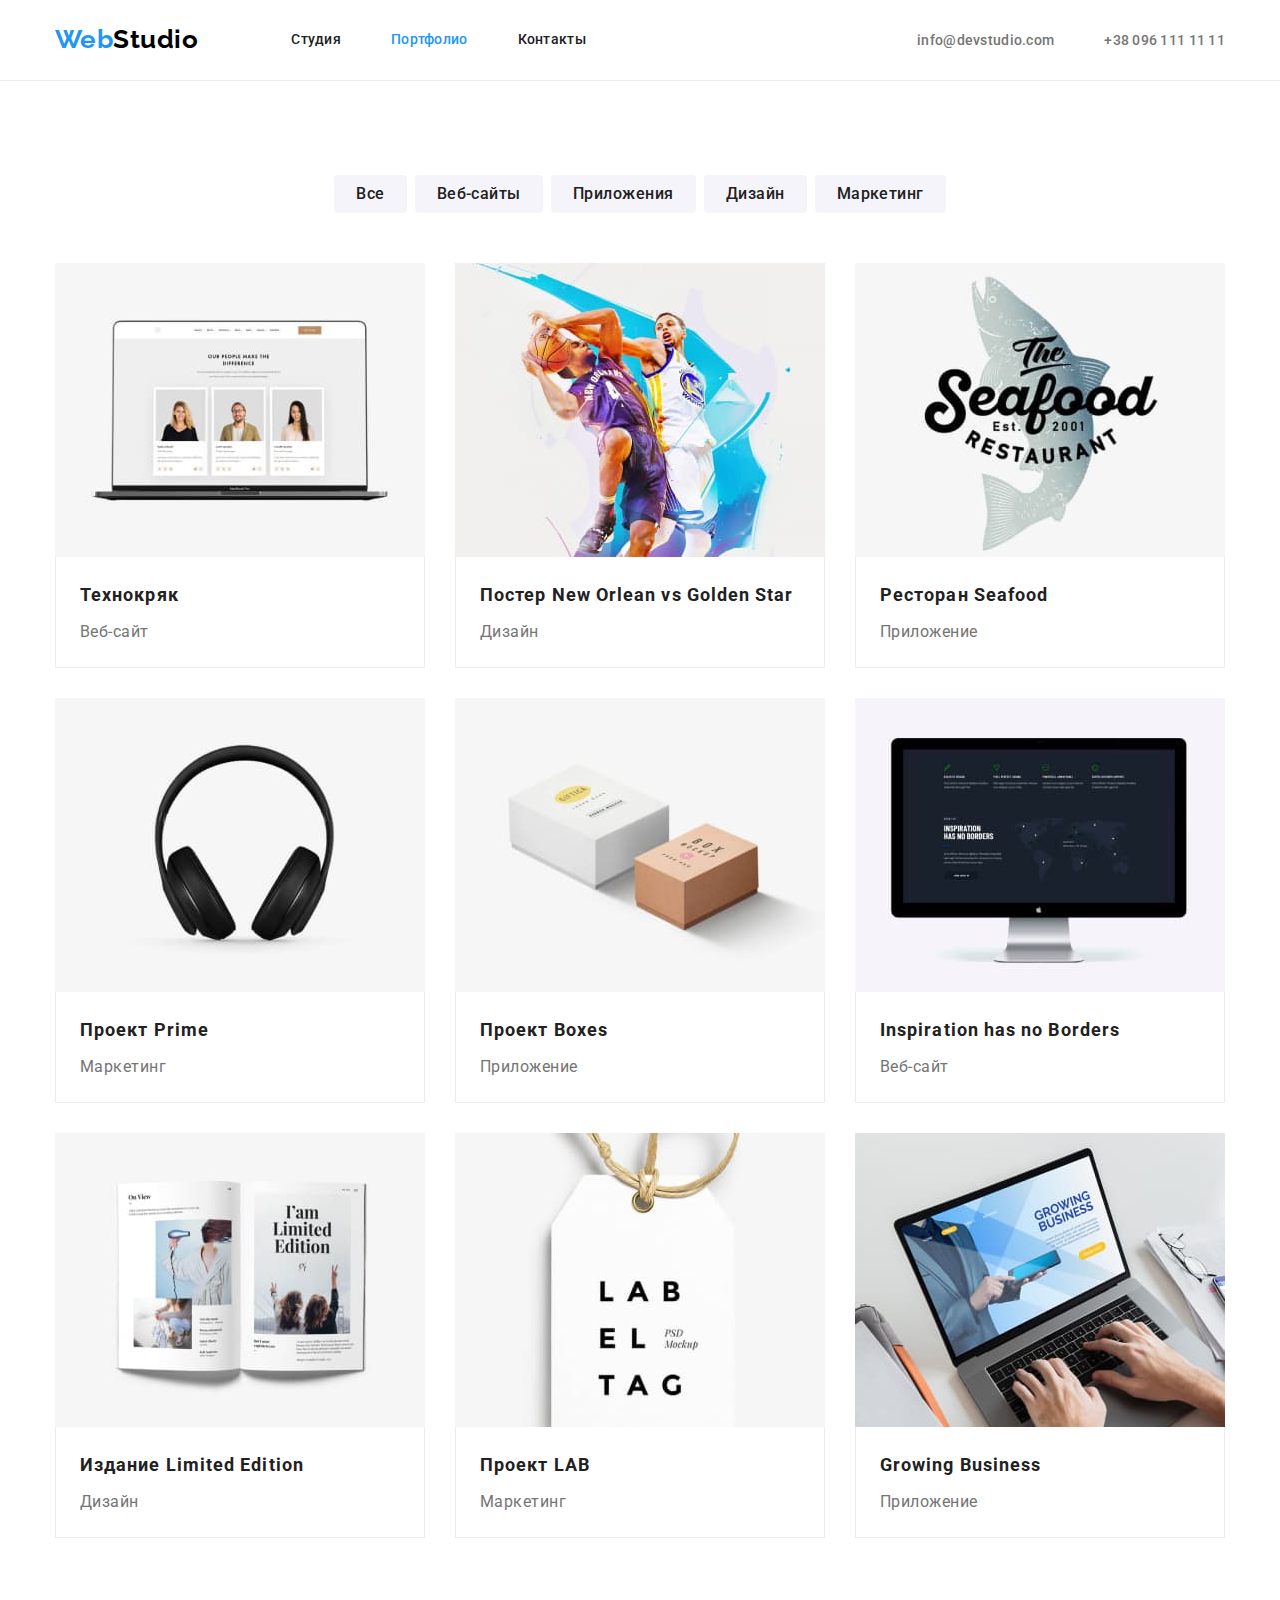
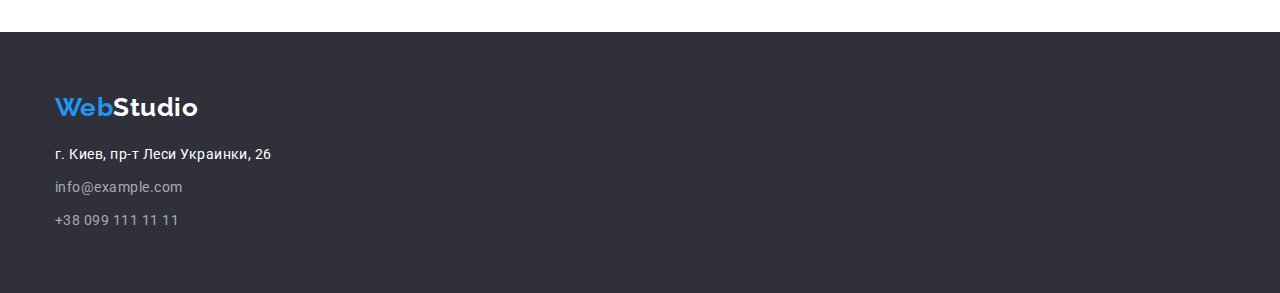
==== portfolio.html @ 74a295f8 "Добавляет стили из 3го дз" ====
<!DOCTYPE html>
<html lang="ru">
  <head>
    <meta charset="UTF-8" />
    <meta http-equiv="X-UA-Compatible" content="IE=edge" />
    <meta name="viewport" content="width=device-width, initial-scale=1.0" />
    <title>WebStudio</title>
    <link rel="preconnect" href="https://fonts.googleapis.com" />
    <link rel="preconnect" href="https://fonts.gstatic.com" crossorigin />
    <link
      href="https://fonts.googleapis.com/css2?family=Raleway:wght@700&family=Roboto:wght@400;500;700;900&display=swap"
      rel="stylesheet"
    />
    <link
      rel="stylesheet"
      href="https://cdnjs.cloudflare.com/ajax/libs/modern-normalize/1.1.0/modern-normalize.min.css"
    />
    <link rel="stylesheet" href="./css/styles.css" />
  </head>
  <body>
    <!-- Header -->
    <header class="header">
      <div class="container main-nav">
        <a href="" class="logo">Web<span class="header-logo-part">Studio</span></a>
        <nav class="site-nav">
          <ul class="site-list">
            <li class="site-nav-item">
              <a href="./index.html" class="site-nav-link">Студия</a>
            </li>
            <li class="site-nav-item">
              <a href="./portfolio.html" class="site-nav-link current">Портфолио</a>
            </li>
            <li class="site-nav-item"><a href="" class="site-nav-link">Контакты</a></li>
          </ul>
        </nav>
        <ul class="contact-nav">
          <li class="contact-nav-item">
            <a href="mailto:info@devstudio.com" class="header-contacts">info@devstudio.com</a>
          </li>
          <li class="contact-nav-item">
            <a href="tel:+380961111111" class="header-contacts">+38 096 111 11 11</a>
          </li>
        </ul>
      </div>
    </header>
    <!-- Main -->
    <main>
      <section class="section">
        <div class="container">
          <h1 class="portfolio-title visually-hidden">Портфолио</h1>
          <ul class="portfolio-filters">
            <li class="portfolio-item">
              <button type="button" class="button secondary">Все</button>
            </li>
            <li class="portfolio-item">
              <button type="button" class="button secondary">Веб-сайты</button>
            </li>
            <li class="portfolio-item">
              <button type="button" class="button secondary">Приложения</button>
            </li>
            <li class="portfolio-item">
              <button type="button" class="button secondary">Дизайн</button>
            </li>
            <li class="portfolio-item">
              <button type="button" class="button secondary">Маркетинг</button>
            </li>
          </ul>
          <ul class="portfolio-projects card-set">
            <li class="card-item">
              <article class="card">
                <a href="" class="project-link">
                <div class="card-thumb">
                    <img src="./images/project-1.jpg" alt="project-1" width="370" height="294" />
                    <p class="project-text"></p>
                    <div class="card-content">
                      <h2 class="card-title">Технокряк</h2>
                      <p class="project-kind">Веб-сайт</p>
                    </div>
                  </a>
                </div>
              </article>
            </li>

            <li class="card-item">
              <article class="card">
                <a href="" class="project-link">
                <div class="card-thumb">
                <img src="./images/project-2.jpg" alt="project-2" width="370" height="294" />
                <p class="project-text"></p>
                    <div class="card-content">
                      <h2 class="card-title">
                        Постер <span lang="en">New Orlean vs Golden Star</span>
                      </h2>
                      <p class="project-kind">Дизайн</p>
                    </div>
                  </a>
                </div>
              </article>
            </li>

            <li class="card-item">
              <article class="card">
                <a href="" class="project-link">
                <div class="card-thumb">
                    <img src="./images/project-3.jpg" alt="project-3" width="370" height="294" />
                    <p class="project-text"></p>
                    <div class="card-content">
                      <h2 class="card-title">Ресторан <span lang="en">Seafood</span></h2>
                      <p class="project-kind">Приложение</p>
                    </div>
                  </a>
                </div>
              </article>
            </li>

            <li class="card-item">
              <article class="card">
                <a href="" class="project-link">
                <div class="card-thumb">
                    <img src="./images/project-4.jpg" alt="project-4" width="370" height="294" />
                    <p class="project-text"></p>
                    <div class="card-content">
                      <h2 class="card-title">Проект <span lang="en">Prime</span></h2>
                      <p class="project-kind">Маркетинг</p>
                    </div>
                  </a>
                </div>
              </article>
            </li>

            <li class="card-item">
              <article class="card">
                <a href="" class="project-link">
                <div class="card-thumb">
                    <img src="./images/project-5.jpg" alt="project-5" width="370" height="294" />
                    <p class="project-text"></p>
                    <div class="card-content">
                      <h2 class="card-title">Проект <span lang="en">Boxes</span></h2>
                      <p class="project-kind">Приложение</p>
                    </div>
                  </a>
                </div>
              </article>
            </li>

            <li class="card-item">
              <article class="card">
                <a href="" class="project-link">
                <div class="card-thumb">
                    <img src="./images/project-6.jpg" alt="project-6" width="370" height="294" />
                    <p class="project-text"></p>
                    <div class="card-content">
                      <h2 class="card-title"><span lang="en">Inspiration has no Borders</span></h2>
                      <p class="project-kind">Веб-сайт</p>
                    </div>
                  </a>
                </div>
              </article>
            </li>

            <li class="card-item">
              <article class="card">
                <a href="" class="project-link">
                <div class="card-thumb">
                    <img src="./images/project-7.jpg" alt="project-7" width="370" height="294" />
                    <p class="project-text"></p>
                    <div class="card-content">
                      <h2 class="card-title">Издание <span lang="en">Limited Edition</span></h2>
                      <p class="project-kind">Дизайн</p>
                    </div>
                  </a>
                </div>
              </article>
            </li>

            <li class="card-item">
              <article class="card">
                <a href="" class="project-link">
                <div class="card-thumb">
                    <img src="./images/project-8.jpg" alt="project-8" width="370" height="294" />
                    <p class="project-text"></p>
                    <div class="card-content">
                      <h2 class="card-title">Проект <span lang="en">LAB</span></h2>
                      <p class="project-kind">Маркетинг</p>
                    </div>
                  </a>
                </div>
              </article>
            </li>

            <li class="card-item">
              <article class="card">
                <a href="" class="project-link">
                <div class="card-thumb">
                    <img src="./images/project-9.jpg" alt="project-9" width="370" height="294" />
                    <p class="project-text"></p>
                    <div class="card-content">
                      <h2 class="card-title"><span lang="en">Growing Business</span></h2>
                      <p class="project-kind">Приложение</p>
                    </div>
                  </a>
                </div>
              </article>
            </li>
          </ul>
        </div>
      </section>
    </main>
    <!-- Footer -->
    <footer class="footer">
      <div class="container footer-info">
        <a href="" class="logo">Web<span class="footer-logo-part">Studio</span></a>
        <address class="footer-address">
          <ul class="footer-list">
            <li class="footer-item">
              <a
                href="https://goo.gl/maps/oisESLWzGZFU7cvu8"
                target="_blank"
                rel="noreferrer noopener"
                class="footer-address"
                >г. Киев, пр-т Леси Украинки, 26</a
              >
            </li>
            <li class="footer-item">
              <a href="mailto:info@example.com" class="footer-contacts">info@example.com</a>
            </li>
            <li class="footer-item">
              <a href="tel:+380991111111" class="footer-contacts">+38 099 111 11 11</a>
            </li>
          </ul>
        </address>
      </div>
    </footer>
  </body>
</html>
---- css/styles.css ----
:root {
  --primary-text-color: #212121;
  --secondary-text-color: #757575;
  --text-color-white: #ffffff;
  --accent-color: #2196f3;
  --background-color: #e5e5e5;
  --footer-background-color: #2f303a;
  --button-secondary-bgc: #f5f4fa;
  --button-primary-hover: #188ce8;
  --footer-contacts: rgba(255, 255, 255, 0.6);
  --header-logo: #000000;
  --line-color: #ececec;
}

body {
  background-color: var(--text-color-white);
  color: var(--secondary-text-color);

  font-family: Roboto, sans-serif;
  letter-spacing: 0.03em;

  margin: 0;
}

h1,
h2,
h3,
h4,
h5,
h6,
p,
ul {
  margin-top: 0;
  margin-bottom: 0;
}

img {
  display: block;
  max-width: 100%;
  height: auto;
}

ul {
  list-style: none;
  padding: 0;
  margin: 0;
}

a {
  text-decoration: none;
}

/* Section */

.section {
  padding-top: 94px;
  padding-bottom: 94px;
}

/* Container */

.container {
  width: 1200px;
  padding-left: 15px;
  padding-right: 15px;
  margin-left: auto;
  margin-right: auto;
}

/* Header */

.header {
  border-bottom: 1px solid var(--line-color);
}

.logo {
  color: var(--accent-color);

  font-family: Raleway, sans-serif;
  font-weight: 700;
  font-size: 26px;
  line-height: 1.2;
}

.header-logo-part {
  color: var(--header-logo);
}

/* Site nav */

.main-nav {
  display: flex;
  align-items: center;
}

.site-nav {
  margin-left: 93px;
}

.site-nav-item:not(:last-child) {
  margin-right: 50px;
}

.site-list {
  display: flex;
}

.site-nav-link {
  display: block;
  padding-top: 32px;
  padding-bottom: 32px;

  color: var(--primary-text-color);

  font-weight: 500;
  font-size: 14px;
  line-height: 1.14;
  letter-spacing: 0.02em;
}

.site-nav-link:hover,
.site-nav-link:focus {
  color: var(--accent-color);
}

.site-nav-link.current {
  color: var(--accent-color);
}

/* Header contacts */

.contact-nav {
  display: flex;
  margin-left: auto;
}

.contact-nav-item:not(:first-child) {
  margin-left: 50px;
}

.header-contacts {
  color: var(--secondary-text-color);

  font-weight: 500;
  font-size: 14px;
  line-height: 1.14;
  letter-spacing: 0.02em;
}

.header-contacts:hover,
.header-contacts:focus {
  color: var(--accent-color);
}

.header-contacts:active {
  color: var(--accent-color);
}

/* Hero */

.hero {
  background-color: var(--footer-background-color);

  text-align: center;
  padding: 200px 0;
}

.hero-title {
  color: var(--text-color-white);

  font-weight: 900;
  font-size: 44px;
  line-height: 1.36;
  letter-spacing: 0.06em;
  text-transform: uppercase;
}

/* Buttons */

.button {
  font-family: inherit;
  cursor: pointer;
  text-align: center;
  font-size: 16px;
  align-items: center;
  border: transparent;
  border-radius: 4px;
  display: inline-block;
}

.button.primary {
  padding: 10px 32px;
  margin-top: 30px;

  background-color: var(--accent-color);
  color: var(--text-color-white);

  font-weight: 700;
  line-height: 1.87;
  letter-spacing: 0.06em;
}

.button.primary:hover,
.button.primary:focus {
  background-color: var(--button-primary-hover);
  color: var(--text-color-white);
}

.button.secondary {
  padding: 6px 22px;
  background-color: var(--button-secondary-bgc);
  color: var(--primary-text-color);

  font-weight: 500;
  line-height: 1.62;
  letter-spacing: 0.03em;
}

.button.secondary:hover,
.button.secondary:focus {
  background-color: var(--accent-color);
  color: var(--text-color-white);
}

.button.secondary:active {
  color: var(--accent-color);
}

/* Features */

.visually-hidden {
  position: absolute;
  width: 1px;
  height: 1px;
  margin: -1px;
  padding: 0;
  overflow: hidden;
  border: 0;
  clip: rect(0 0 0 0);
}

.features-list {
  display: flex;
}

.features-item {
  margin-right: 30px;
}

.features-item:nth-child(4n) {
  margin-right: 0;
}

.features-item-title {
  color: var(--primary-text-color);

  font-weight: 700;
  font-size: 14px;
  line-height: 1.14;
  text-transform: uppercase;

  margin-bottom: 10px;
}

.features-text {
  color: var(--secondary-text-color);

  font-size: 14px;
  line-height: 1.71;
}

/* Work */

.work {
  padding-top: 0;
  /* display: flex; */
}

.work-title {
  margin-bottom: 50px;
}

.work-list {
  display: flex;
  align-items: center;
}

.work-item {
  margin-right: 30px;
}

.work-item:nth-child(3n) {
  margin-right: 0;
}

.work-title,
.team-title {
  color: var(--primary-text-color);

  font-weight: 700;
  font-size: 36px;
  line-height: 1.17;
  text-align: center;
}

/* Team */

.team {
  background-color: var(--button-secondary-bgc);
}

.team-list {
  display: flex;
}

.team-item {
  margin-right: 30px;
  background-color: var(--text-color-white);
  border-radius: 0px 0px 4px 4px;
}

.team-item:nth-child(4n) {
  margin-right: 0;
}

.team-item-content {
  text-align: center;
  padding-top: 30px;
  padding-bottom: 30px;
  font-size: 16px;
}

.team-title,
.team-name {
  color: var(--primary-text-color);
}

.team-title {
  margin-top: 0;
  margin-right: 0;
  margin-bottom: 50px;
}

.team-name {
  font-weight: 500;
  line-height: 1.2;
  font-size: 16px;

  margin-bottom: 10px;
}

.team-profession {
  color: var(--secondary-text-color);

  line-height: 1.9;
  font-size: 16px;
}

/* Footer */

.footer {
  background-color: var(--footer-background-color);

  padding-top: 60px;
  padding-bottom: 60px;
}

.footer-logo-part {
  color: var(--text-color-white);
}

.footer-list {
  font-style: normal;
  font-size: 14px;
  line-height: 1.71;
}

.footer-address {
  color: var(--text-color-white);

  margin-top: 20px;
}

.footer-contacts {
  color: var(--footer-contacts);
}

.footer-contacts:hover,
.footer-contacts:focus {
  color: var(--accent-color);
}

.footer-contacts:active {
  color: var(--accent-color);
}

.footer-item:not(:first-child) {
  margin-top: 9px;
}

/* Portfolio */

.portfolio-title,
.features-title {
  visibility: hidden;
}

.portfolio-filters {
  display: flex;
  justify-content: center;
  margin-bottom: 50px;
}

.portfolio-item:not(:last-child) {
  margin-right: 8px;
}

/* Card Set */

.card-set {
  margin-top: -30px;
  margin-left: -30px;
  display: flex;
  flex-wrap: wrap;
}

.card-item {
  flex-basis: calc(100% / 3 - 30px);

  margin-left: 30px;
  margin-top: 30px;
}

.card-title {
  color: var(--primary-text-color);

  margin-bottom: 4px;
  font-weight: 700;
  font-size: 18px;
  line-height: 2;
  letter-spacing: 0.06em;
}

.card-content {
  padding: 20px 24px;
  border-bottom: 1px solid var(--line-color);
  border-left: 1px solid var(--line-color);
  border-right: 1px solid var(--line-color);
}

/* Projects */

.project-kind {
  color: var(--secondary-text-color);

  font-size: 16px;
  line-height: 1.87;
}
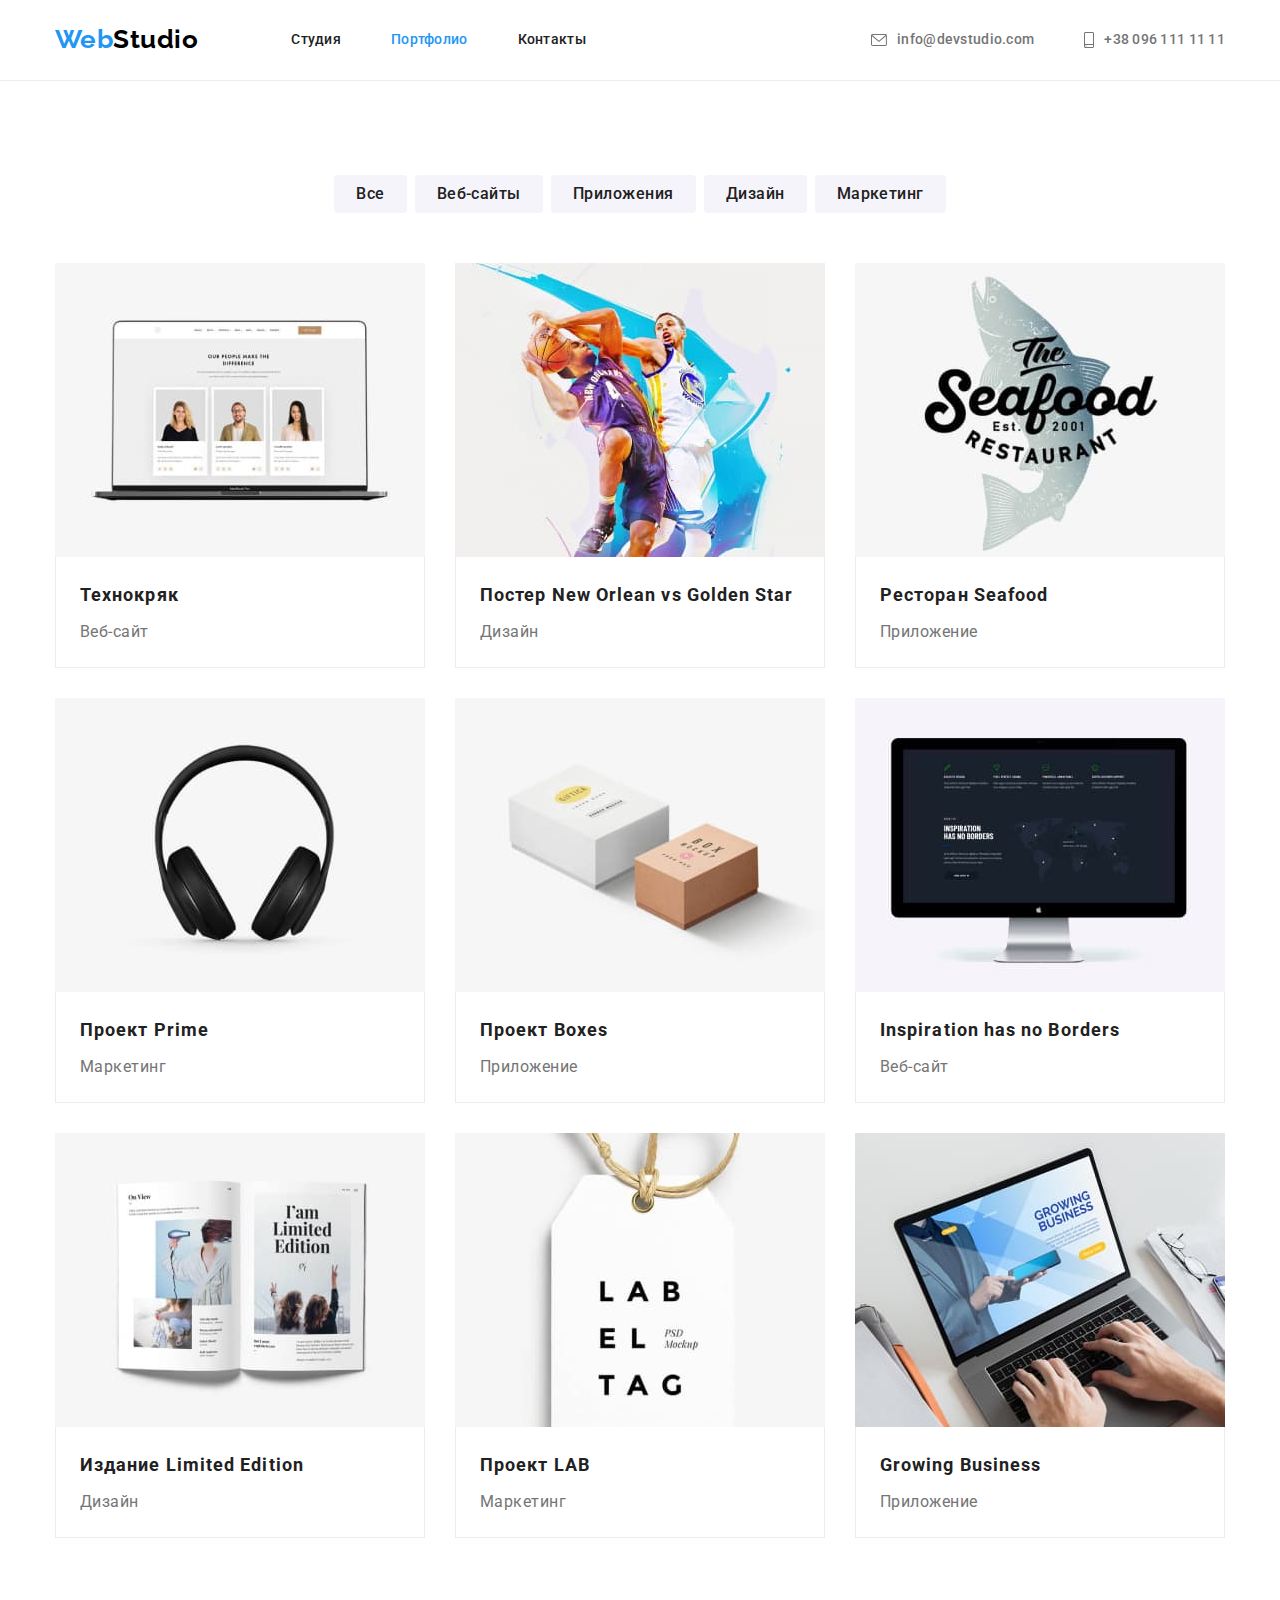
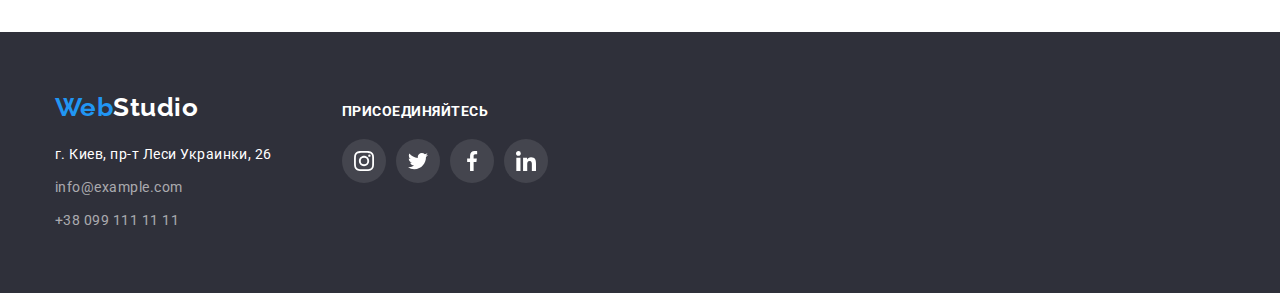
==== commit ad59687c: "Добавляет декоративные элементы" ====
--- a/portfolio.html
+++ b/portfolio.html
@@ -35,10 +35,24 @@
         </nav>
         <ul class="contact-nav">
           <li class="contact-nav-item">
-            <a href="mailto:info@devstudio.com" class="header-contacts">info@devstudio.com</a>
+            <div class="mail-content">
+            <a href="mailto:info@devstudio.com" class="header-contacts">
+              <svg class="icons-header" width="16" height="12">
+                <use href="./images/icons.svg#envelope">
+              </svg>
+              info@devstudio.com
+              </div>
+            </a>
           </li>
           <li class="contact-nav-item">
-            <a href="tel:+380961111111" class="header-contacts">+38 096 111 11 11</a>
+            <div class="phone-content">
+            <a href="tel:+380961111111" class="header-contacts">
+              <svg class="icons-header" width="10" height="16">
+                <use href="./images/icons.svg#smartphone"></use>
+              </svg>
+              +38 096 111 11 11
+              </div>
+            </a>
           </li>
         </ul>
       </div>
@@ -208,7 +222,8 @@
     </main>
     <!-- Footer -->
     <footer class="footer">
-      <div class="container footer-info">
+      <div class="container footer-global">
+        <div class="footer-sections">
         <a href="" class="logo">Web<span class="footer-logo-part">Studio</span></a>
         <address class="footer-address">
           <ul class="footer-list">
@@ -230,6 +245,40 @@
           </ul>
         </address>
       </div>
+      <div class="footer-sections footer-join">
+        <p class="footer-text">Присоединяйтесь</p>
+        <ul class="footer-socials-list">
+        <li class="footer-socials-item">
+          <a href="https://www.instagram.com/" class="footer-socials-link" target="_blank" rel="noreferrer noopener">
+            <svg class="footer-socials-icons" width="20" height="20">
+              <use href="./images/icons.svg#instagram-2"></use>
+            </svg>
+          </a>
+        </li>
+        <li class="footer-socials-item">
+          <a href="https://twitter.com/" class="footer-socials-link" target="_blank" rel="noreferrer noopener">
+            <svg class="footer-socials-icons" width="20" height="20">
+              <use href="./images/icons.svg#twitter-1"></use>
+            </svg>
+          </a>
+        </li>
+        <li class="footer-socials-item">
+          <a href="https://www.facebook.com/" class="footer-socials-link" target="_blank" rel="noreferrer noopener">
+            <svg class="footer-socials-icons" width="20" height="20">
+              <use href="./images/icons.svg#facebook-1"></use>
+            </svg>
+          </a>
+        </li>
+        <li class="footer-socials-item">
+          <a href="https://www.linkedin.com/" class="footer-socials-link" target="_blank" rel="noreferrer noopener">
+            <svg class="footer-socials-icons" width="20" height="20">
+              <use href="./images/icons.svg#linkedin-1"></use>
+            </svg>
+          </a>
+        </li>
+        </ul>
+      </div>
+      </div>
     </footer>
   </body>
 </html>
--- a/css/styles.css
+++ b/css/styles.css
@@ -10,6 +10,9 @@
   --footer-contacts: rgba(255, 255, 255, 0.6);
   --header-logo: #000000;
   --line-color: #ececec;
+  --hero-bgc: #c4c4c4;
+  --footer-socials-bgc: #44454e;
+  --clients-border-color: #afb1b8;
 }
 
 body {
@@ -138,7 +141,19 @@
   margin-left: 50px;
 }
 
+.mail-content,
+.phone-content {
+  align-items: center;
+}
+
+.icons-header {
+  fill: currentColor;
+  margin-right: 10px;
+}
+
 .header-contacts {
+  display: flex;
+  align-items: center;
   color: var(--secondary-text-color);
 
   font-weight: 500;
@@ -159,10 +174,19 @@
 /* Hero */
 
 .hero {
-  background-color: var(--footer-background-color);
+  max-width: 1600px;
+  height: 600px;
 
   text-align: center;
   padding: 200px 0;
+
+  background-color: var(--hero-bgc);
+  background-image: linear-gradient(rgba(47, 48, 58, 0.4), rgba(47, 48, 58, 0.4)),
+    url('../images/hero.jpg');
+  background-repeat: no-repeat;
+  background-size: cover;
+  border: 1px solid var(--header-logo);
+  box-shadow: 0px 4px 4px rgba(0, 0, 0, 0.25);
 }
 
 .hero-title {
@@ -178,6 +202,7 @@
 /* Buttons */
 
 .button {
+  display: inline-block;
   font-family: inherit;
   cursor: pointer;
   text-align: center;
@@ -185,7 +210,6 @@
   align-items: center;
   border: transparent;
   border-radius: 4px;
-  display: inline-block;
 }
 
 .button.primary {
@@ -204,6 +228,7 @@
 .button.primary:focus {
   background-color: var(--button-primary-hover);
   color: var(--text-color-white);
+  box-shadow: 0px 4px 4px rgba(0, 0, 0, 0.15);
 }
 
 .button.secondary {
@@ -220,10 +245,16 @@
 .button.secondary:focus {
   background-color: var(--accent-color);
   color: var(--text-color-white);
+  box-shadow: 0px 3px 1px rgba(0, 0, 0, 0.1), 0px 1px 2px rgba(0, 0, 0, 0.08),
+    0px 2px 2px rgba(0, 0, 0, 0.12);
 }
 
 .button.secondary:active {
   color: var(--accent-color);
+
+  box-shadow: 0px 3px 1px rgba(0, 0, 0, 0.1), 0px 1px 2px rgba(0, 0, 0, 0.08),
+    0px 2px 2px rgba(0, 0, 0, 0.12);
+  border: transparent;
 }
 
 /* Features */
@@ -251,6 +282,18 @@
   margin-right: 0;
 }
 
+.features-icon-bg {
+  display: flex;
+  width: 270px;
+  height: 120px;
+  background-color: var(--button-secondary-bgc);
+
+  border-radius: 4px;
+  margin-bottom: 30px;
+  align-items: center;
+  justify-content: center;
+}
+
 .features-item-title {
   color: var(--primary-text-color);
 
@@ -273,10 +316,10 @@
 
 .work {
   padding-top: 0;
-  /* display: flex; */
-}
-
-.work-title {
+}
+
+.work-title,
+.clients-title {
   margin-bottom: 50px;
 }
 
@@ -294,7 +337,8 @@
 }
 
 .work-title,
-.team-title {
+.team-title,
+.clients-title {
   color: var(--primary-text-color);
 
   font-weight: 700;
@@ -316,6 +360,8 @@
 .team-item {
   margin-right: 30px;
   background-color: var(--text-color-white);
+  box-shadow: 0px 1px 3px rgba(0, 0, 0, 0.12), 0px 1px 1px rgba(0, 0, 0, 0.14),
+    0px 2px 1px rgba(0, 0, 0, 0.2);
   border-radius: 0px 0px 4px 4px;
 }
 
@@ -354,6 +400,79 @@
 
   line-height: 1.9;
   font-size: 16px;
+  margin-bottom: 16px;
+}
+
+/* Team socials */
+
+.socials-list {
+  display: flex;
+  justify-content: center;
+  padding-left: 32px;
+  padding-right: 32px;
+}
+
+.social-item {
+  width: calc((100%-30px) / 4);
+}
+
+.social-item:last-child {
+  margin-right: 0;
+}
+
+.social-links {
+  display: flex;
+  align-items: center;
+  justify-content: center;
+  width: 44px;
+  height: 44px;
+  border-radius: 50%;
+
+  background-color: var(--text-color-white);
+  color: currentColor;
+}
+
+.social-links:hover,
+.social-links:focus,
+.footer-socials-link:hover,
+.footer-socials-link:focus {
+  background-color: var(--accent-color);
+  color: var(--text-color-white);
+}
+
+.social-icons {
+  fill: currentColor;
+}
+
+/* Clients */
+
+.clients-list {
+  display: flex;
+}
+
+.clients-link {
+  display: flex;
+  width: 170px;
+  height: 92px;
+  border: 1px solid var(--clients-border-color);
+  border-radius: 4px;
+  align-items: center;
+  justify-content: center;
+  fill: var(--secondary-text-color);
+}
+
+.clients-item {
+  margin-right: 30px;
+}
+
+.clients-item:last-child {
+  margin-right: 0;
+}
+
+.clients-link:hover,
+.clients-link:focus {
+  fill: var(--accent-color);
+  border: 1px solid var(--accent-color);
 }
 
 /* Footer */
@@ -365,6 +484,10 @@
   padding-bottom: 60px;
 }
 
+.footer-global {
+  display: flex;
+  align-items: baseline;
+}
 .footer-logo-part {
   color: var(--text-color-white);
 }
@@ -398,6 +521,44 @@
   margin-top: 9px;
 }
 
+.footer-join {
+  margin-left: 70px;
+}
+
+.footer-text {
+  font-weight: 700;
+  font-size: 14px;
+  line-height: 1.14;
+  text-transform: uppercase;
+  color: var(--text-color-white);
+  margin-bottom: 20px;
+}
+
+.footer-socials-list {
+  display: flex;
+}
+
+.footer-socials-link {
+  display: flex;
+  align-items: center;
+  justify-content: center;
+
+  width: 44px;
+  height: 44px;
+  border-radius: 50%;
+
+  background-color: var(--footer-socials-bgc);
+  fill: var(--text-color-white);
+}
+
+.footer-socials-item {
+  margin-right: 10px;
+}
+
+.footer-socials-item:last-child {
+  margin-right: 0;
+}
+
 /* Portfolio */
 
 .portfolio-title,
@@ -429,6 +590,12 @@
 
   margin-left: 30px;
   margin-top: 30px;
+}
+
+.card-item:hover,
+.card-item:focus {
+  box-shadow: 0px 1px 1px rgba(0, 0, 0, 0.12), 0px 4px 4px rgba(0, 0, 0, 0.06),
+    1px 4px 6px rgba(0, 0, 0, 0.16);
 }
 
 .card-title {
